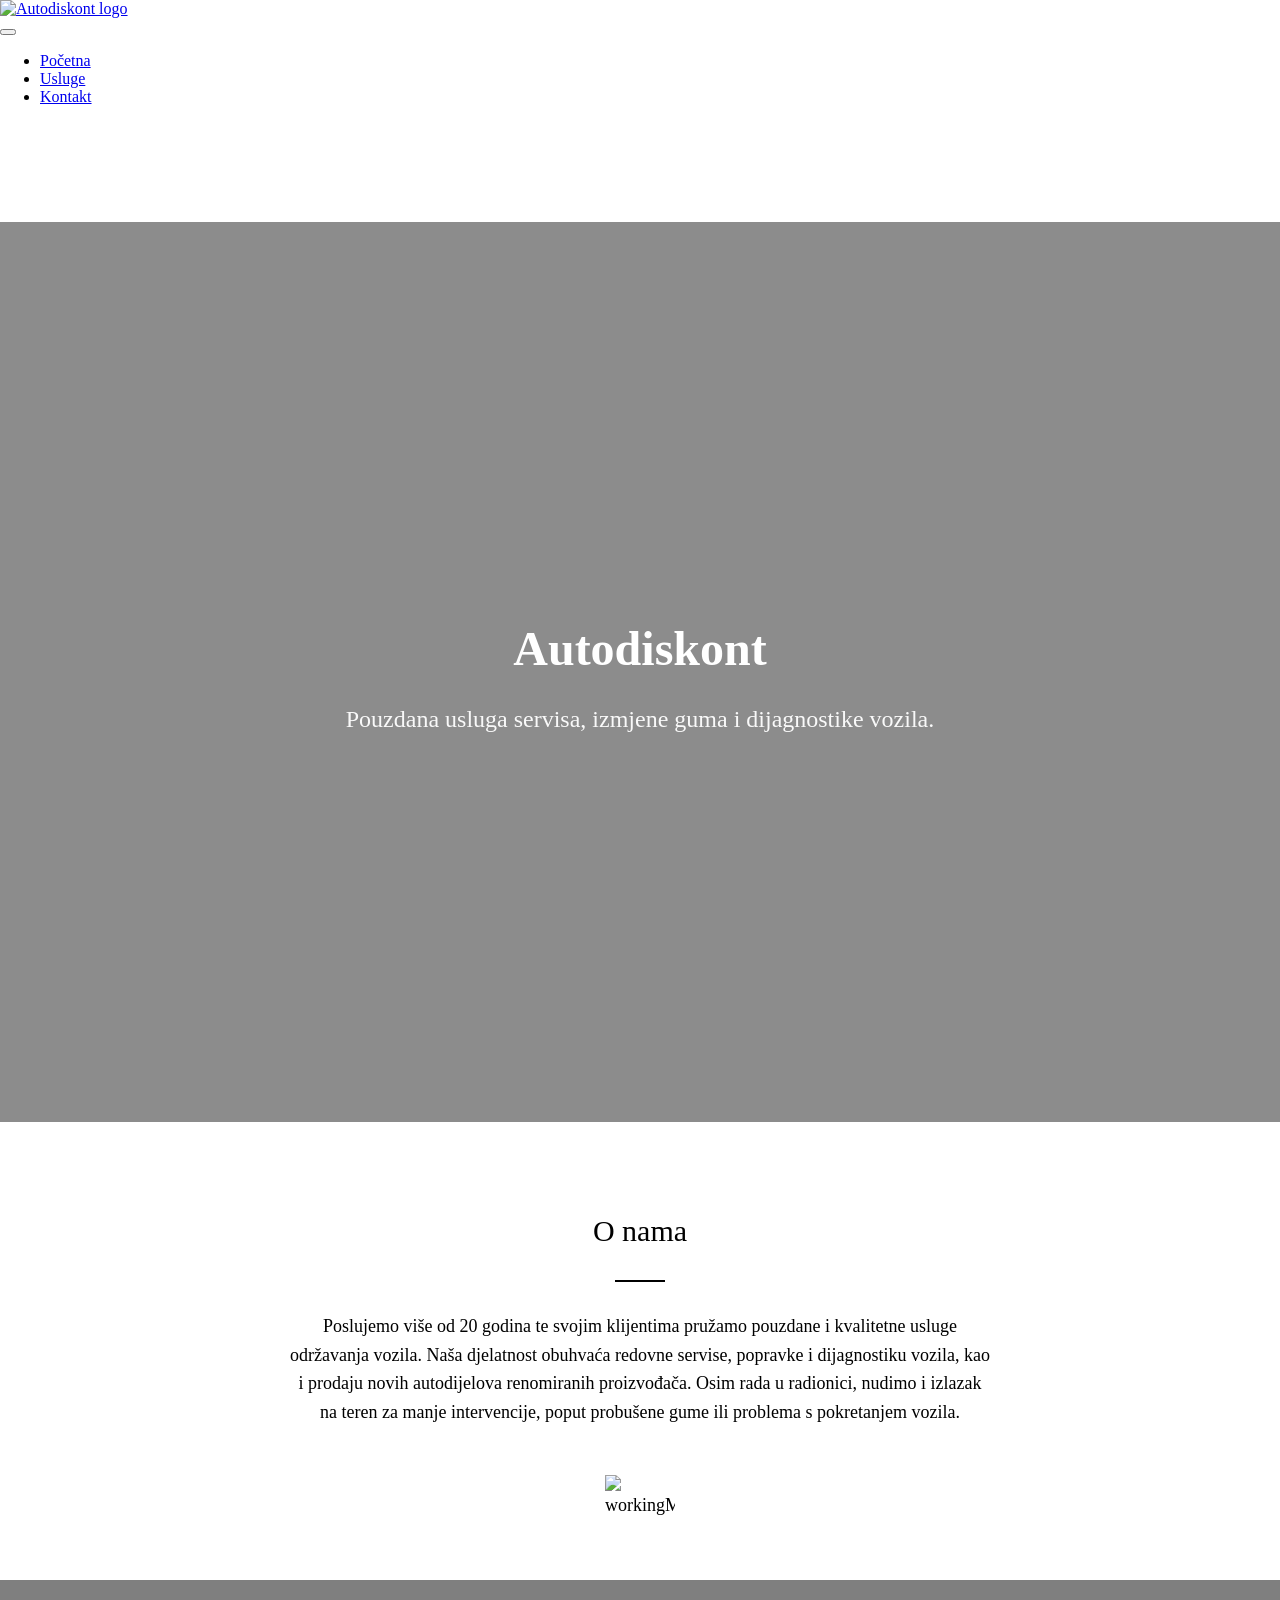
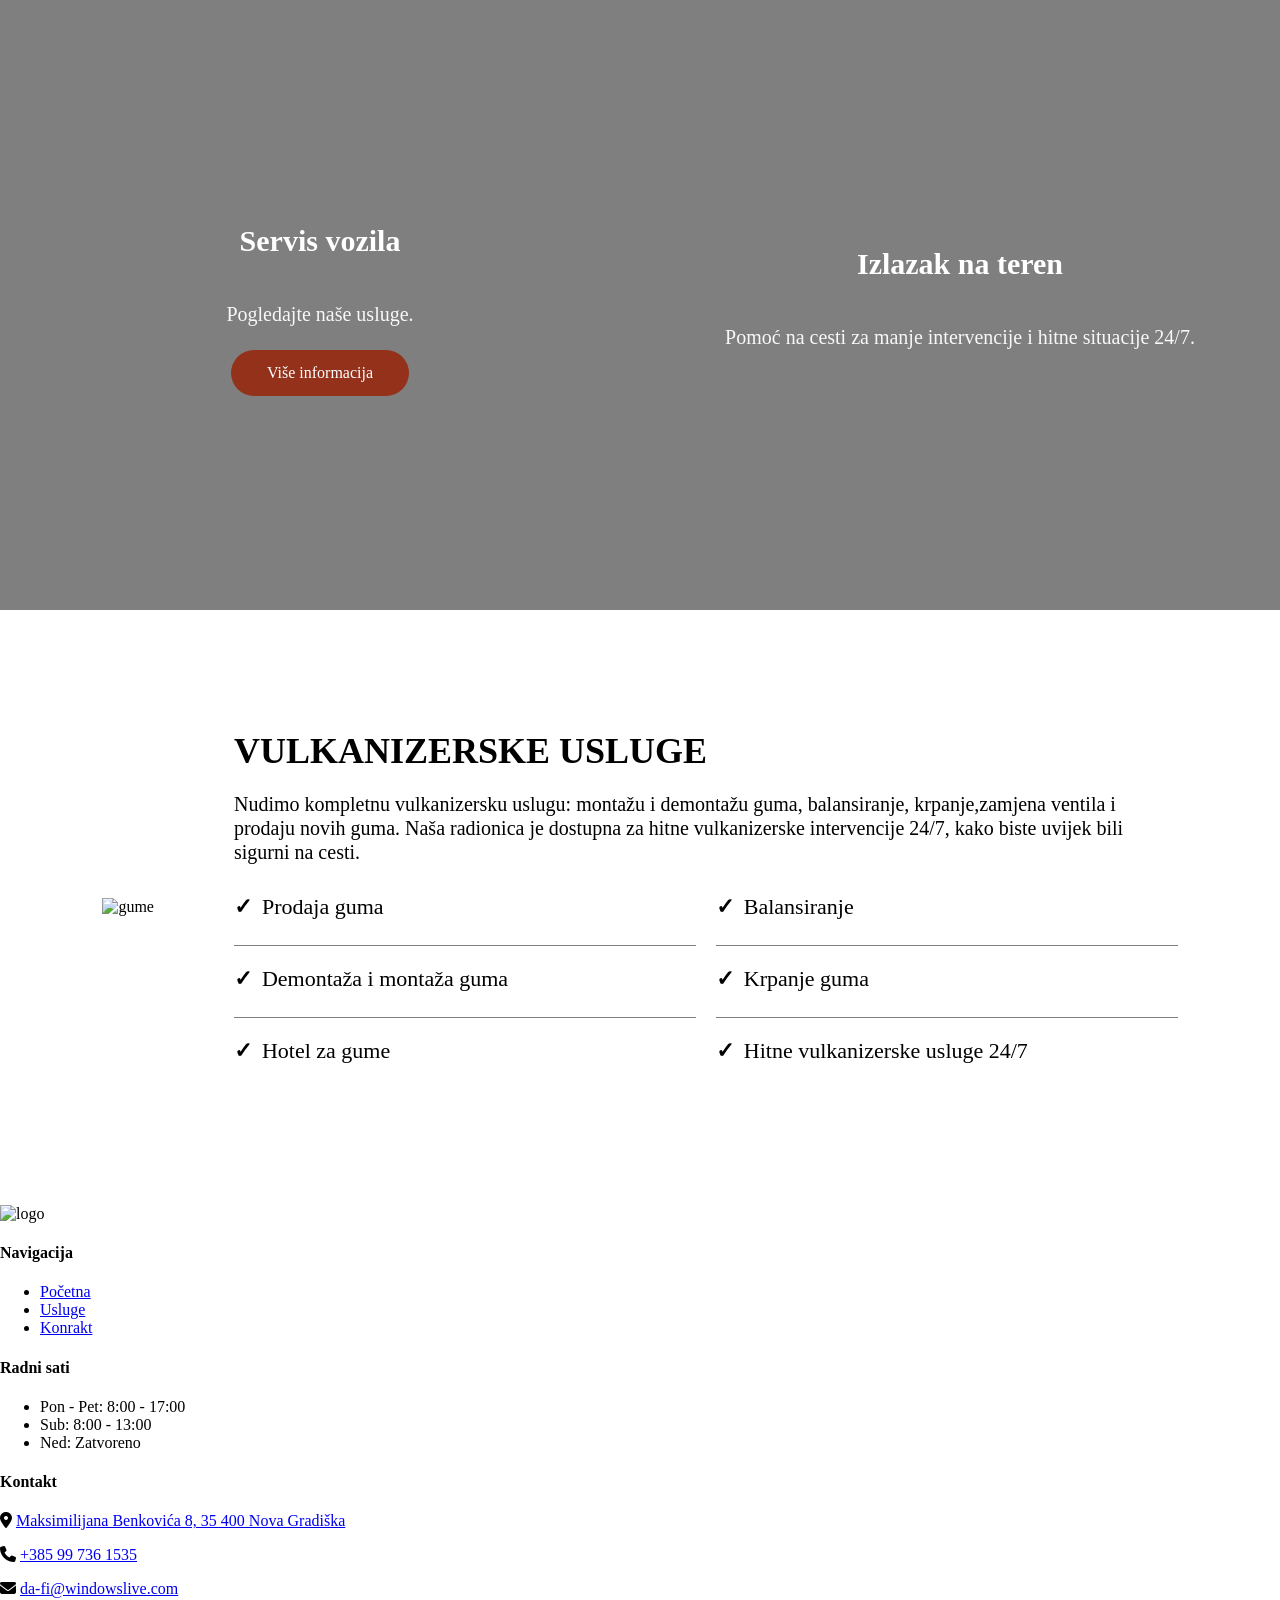
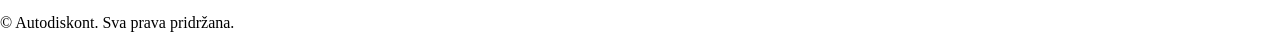
==== index.html @ 0fab2de5 "fixed workshop google map adress link" ====
<!DOCTYPE html>

<html>
    <head>
        <title>Autodiskont</title>



        <meta charset="utf-8">
        <meta name="viewport" content="width=device-width, initial-scale=1.0"> 
        
        <link rel="preconnect" href="https://fonts.googleapis.com">
        <link rel="preconnect" href="https://fonts.gstatic.com" crossorigin>
        <link href="https://fonts.googleapis.com/css2?family=Inter:wght@300;400;500;600&display=swap" rel="stylesheet">

        <link rel="stylesheet" href="https://cdnjs.cloudflare.com/ajax/libs/font-awesome/6.5.1/css/all.min.css">

        <link rel="stylesheet"  href="css/header.css">
        <link rel="stylesheet"  href="css/footer.css">
        <link rel="stylesheet"  href="css/index.css">

    </head>
    <body>

        <header>

            <nav class="nav">
                <div class="logo">
                    <a href="index.html"><img src="img/logo2.png" alt="Autodiskont logo"></a>
                </div>

                <button class="hamburger" aria-label="Toggle menu">
                    <span></span>
                    <span></span>
                    <span></span>
                </button>

                <ul class="nav-links">
                    <li><a href="index.html" class="active-link scroll-top">Početna</a></li>
                    <li><a href="pages/services.html">Usluge</a></li>
                    <li><a href="pages/contact-info.html">Kontakt</a></li>
                </ul>
            </nav>

        </header>

        <div class="nav-spacer"></div>

        <section class="hero">

            <div class="hero-overlay"></div>

            <div class="hero-content">
                <h1>Autodiskont</h1>
                <p>
                    Pouzdana usluga servisa, izmjene guma i dijagnostike vozila.
                </p>
            </div>

        </section>

        <section class="about">

            <div class="about-content">
                    <h2>O nama</h2>

                    <div class="about-line"></div>

                    <p>
                        Poslujemo više od 20 godina te svojim klijentima 
                        pružamo pouzdane i kvalitetne usluge održavanja vozila. 
                        Naša djelatnost obuhvaća redovne servise, popravke i 
                        dijagnostiku vozila, kao i prodaju novih autodijelova renomiranih proizvođača.
                        Osim rada u radionici, nudimo i izlazak na teren za manje intervencije, 
                        poput probušene gume ili problema s pokretanjem vozila.
                    </p>

                    <img src="img/wrench.png" alt="workingMan">

            </div>

        </section>

        <section class="highlights">
            <div class="highlight-card service">
                <div class="highlight-content">
                    <h3>Servis vozila</h3>
                    <p>Pogledajte naše usluge.</p>

                    <div class="feature-box">
                        <a href="pages/services.html" class="feature-btn">Više informacija</a>
                    </div>
                </div>
            </div>

            <div class="highlight-card roadside">
                <div class="highlight-content">
                    <h3>Izlazak na teren</h3>
                    <p>Pomoć na cesti za manje intervencije i hitne situacije 24/7.</p>
                </div>
            </div>
        </section>

        <section class="tires">

            <div    class="tires-image">
                <img src="img/tires.png" alt="gume">
            </div>

            <div class="tires-content">
                <h2>VULKANIZERSKE USLUGE</h2>

                <p> 
                    Nudimo kompletnu vulkanizersku uslugu: montažu i demontažu guma, balansiranje, 
                    krpanje,zamjena ventila i prodaju novih guma. Naša radionica je dostupna za hitne vulkanizerske 
                    intervencije 24/7, kako biste uvijek bili sigurni na cesti.
                </p>

                <ul class="tires-list">
                    <li>Prodaja guma</li>
                    <li>Balansiranje</li>
                    <li>Demontaža i montaža guma</li>
                    <li>Krpanje guma</li>
                    <li>Hotel za gume</li>
                    <li>Hitne vulkanizerske usluge 24/7</li>
                </ul>
            </div>


        </section>

        <section class="footer">

            <div class="footer-inner">

                <div class="footer-brand">
                    <img src="img/logo2.png" alt="logo">
                </div>
                

                <div class="footer-links">
                    <h4>Navigacija</h4>
                    <ul>
                        <li><a href="index.html" class="active-link scroll-top">Početna</a></li>
                        <li><a href="pages/services.html">Usluge</a></li>
                        <li><a href="pages/contact-info.html">Konrakt</a></li>
                    </ul>
                </div>

                <div class="footer-workingHours">
                    <h4>Radni sati</h4>
                    <ul>
                        <li>Pon - Pet: 8:00 - 17:00</li>
                        <li>Sub:       8:00 - 13:00</li>
                        <li>Ned:       Zatvoreno</li>
                    </ul>
                </div>

                <div class="footer-contact">
                    <h4>Kontakt</h4>
                    <p>
                        <i class="fa-solid fa-location-dot"></i>
                        <a href="https://www.google.com/maps/search/?api=1&query=Maksimilijana+Benkovića+8+35400+Nova+Gradiška" 
                            target="_blank" rel="noopener">
                             Maksimilijana Benkovića 8, 35 400 Nova Gradiška
                        </a>
                    </p>
                    <p>
                        <i class="fa-solid fa-phone"></i>
                        <a href="tel:+385997361535">
                             +385 99 736 1535
                        </a>
                    </p>
                    <p>
                        <i class="fa-solid fa-envelope"></i>
                        <a href="mailto:da-fi@windowslive.com">
                             da-fi@windowslive.com
                        </a>
                    </p>
                </div>
            </div>
            
             <div class="footer-bottom">
                <p>© <span id="year"></span> Autodiskont. Sva prava pridržana.</p>
            </div>

        </section>

        <script src="js/script.js"></script>
    </body>
</html>
---- css/index.css ----
body {
    margin: 0;
    padding: 0;
}

.nav-spacer {
    height: 100px;
}

/*======================================
            HERO SECTION
========================================*/

.hero   {
    position: relative;
    min-height: 100vh;
    background-image: url(../img/car.jpg);
    background-size: cover;
    background-position: center;
    background-repeat: no-repeat;

    display: flex;
    align-items: center;
    justify-content: center;
    text-align: center;
}

.hero-overlay   {
    position: absolute;
    inset: 0;
    background-color: rgba(0, 0, 0, 0.45);
}

.hero-content   {
    position: relative;
    max-width: 800px;
    padding: 0 30px;
    color: #fff;
}

.hero-content h1    {
    font-size: 48px;
    font-weight: bold;
    margin-bottom: 20px;;

}

.hero-content p {
    font-size: 24px;
    line-height: 1.6;
    opacity: 0.95;
    font-weight: 300;
}

/*======================================
            ABOUT SECTION
========================================*/

.about  {
    padding: 60px 20px;
    display: flex;
    justify-content: center;
}

.about-content h2   {
    font-weight: 300;
    font-size: 30px;
}

.about-line {
    width: 50px;
    height: 2px;
    background-color: #000;
    margin: 20px auto 30px;
}

.about-content  {
    max-width: 700px;
    text-align: center;
    font-size: 18px;
    line-height: 1.6;
}

.about-content img  {
    max-width: 70px;
    height: auto;
    margin-top: 30px;
}

/*======================================
            SLIDES SECTION
========================================*/

.highlights {
    display: flex;
    width: 100%;
    height: 70vh;
}


.highlight-card {
    flex: 1;
    background-size: cover;
    background-position: center;
    position: relative;

}

.highlight-card.service {
    background-image: url(../img/veliki-servis.jpeg);
}

.highlight-card.roadside    {
    background-image: url(../img/jump-start.jpg);
}

.highlight-content {
    position: absolute;
    inset: 0; 

    color: #fff;
    text-align: center;
    padding: 0 20px;

    display: flex;
    flex-direction: column;
    justify-content: center;
    align-items: center;

    background: rgba(0, 0, 0, 0.5);

}

.highlight-content h3   {
    font-size: 30px;
    font-weight: bold;
    margin-bottom: 20px;
}

.highlight-content p    {
    font-size: 20px;
    line-height: 1.6;
    opacity: 0.95;
    font-weight: 300;
}

.feature-box    {
    background-color:transparent;
}

.feature-btn   {
    display: inline-block;

    padding: 14px 36px;
    border-radius: 999px;

    background-color: #94311B;
    color: #fff;

    font-size: 16px;
    font-weight: 500;
    text-decoration: none;
    transition: transform 0.3s ease, box-shadow 0.3s ease;
}

.feature-btn:hover   {
    transform: translateY(-3px);
    box-shadow: 0 5px 20px rgba(0, 0, 0, 0.2);
}

@media (max-width: 600px) {
    .highlights {
        flex-direction: column;
        height: auto;
    }
    .highlight-card {
        min-height: 220px; 
    }
}



/*======================================
            TIRE SECTION
========================================*/

.tires  {
    display: flex;
    align-items: center;
    gap: 80px;
    padding: 100px 8%;
    background: #fff;
   
    background-image: 
        linear-gradient(rgba(255,255,255,0.55), rgba(255,255,255,0.9)),
        url('../img/tire-background.jpg');
    background-size: cover;
    background-position: center;
    background-repeat: no-repeat;
}



.tires-image img{
    max-width: 400px;
    height: auto;
    display: block;
}

.tires-content  {
    flex: 1;
}

.tires-content h2   {
    margin: 20px 0;
    font-size: 36px;
    font-weight: 600;
}

.tires-content p{
    line-height: 1.2;
    font-size: 20px;
    font-weight: 400;
}

.tires-list {
    list-style: none;
    padding: 0;
    margin-top: 30px;

    display: grid;
    grid-template-columns: 1fr 1fr;
    row-gap: 20px;
    column-gap: 20px;

    position: relative;
}


.tires-list li  {
    position: relative;
    padding-left: 40px;
    font-weight: 500;
    font-size: 22px;
    padding-bottom: 25px;
    border-bottom: 1px solid gray;
}

.tires-list li:nth-last-child(-n+2) {
    border-bottom: none;
}

.tires-list li::before  {
    content: "✓";
    position: absolute;
    left: 0;
    font-weight: bold;
} 
@media (max-width: 600px) {
    .tires {
        flex-direction: column;
        gap: 30px;         
        padding: 60px 20px;  
    }

    .nav-spacer{
        height: 0;
    }

    .hero-content h1 {
        font-size: 32px;  
    }

    .hero-content p {
        font-size: 18px;  
    }


    .about-content h2 {
        font-size: 24px; 
    }

    .about-content {
        font-size: 16px;  
    }

    .highlight-content h3 {
        font-size: 24px;
    }

    .highlight-content p {
        font-size: 16px;
        font-weight: 400;
    }

    .feature-btn {
        padding: 10px 28px;  
        font-size: 14px;
    }


    .tires-content h2 {
        font-size: 28px;  
    }

    .tires-content p {
        font-size: 16px;  
        line-height: 1.4;
        font-weight: 500;
    }

    .tires-list li {
        font-size: 18px;  /* scale down list items */
        padding-left: 28px;
        padding-bottom: 15px;
        }
        .tires-list {
        grid-template-columns: 1fr;
    }

    .tires-list li {
        padding-left: 28px;
    }

    .tires-list li:last-child {
        border-bottom: none;
    }

    .tires-image img {
        display: none;
    }
}

@media (max-width: 1024px) {
    .tires {
        gap: 30px;         
        padding: 60px 20px;  
    }

    .nav-spacer{
        height: 0;
    }

    .hero-content h1 {
        font-size: 32px;  
    }

    .hero-content p {
        font-size: 18px;  
    }


    .about-content h2 {
        font-size: 24px; 
    }

    .about-content {
        font-size: 16px;  
    }

    .highlight-content h3 {
        font-size: 24px;
    }

    .highlight-content p {
        font-size: 16px;
        font-weight: 400;
    }

    .feature-btn {
        padding: 10px 28px;  
        font-size: 14px;
    }


    .tires-content h2 {
        font-size: 28px;  
    }

    .tires-content p {
        font-size: 16px;  
        line-height: 1.4;
        font-weight: 500;
    }

    .tires-list li {
        font-size: 18px;  
        padding-left: 28px;
        padding-bottom: 15px;
    }

    }

    .tires-list li {
        padding-left: 28px;
    }

    .tires-list li:last-child {
        border-bottom: none;
    }
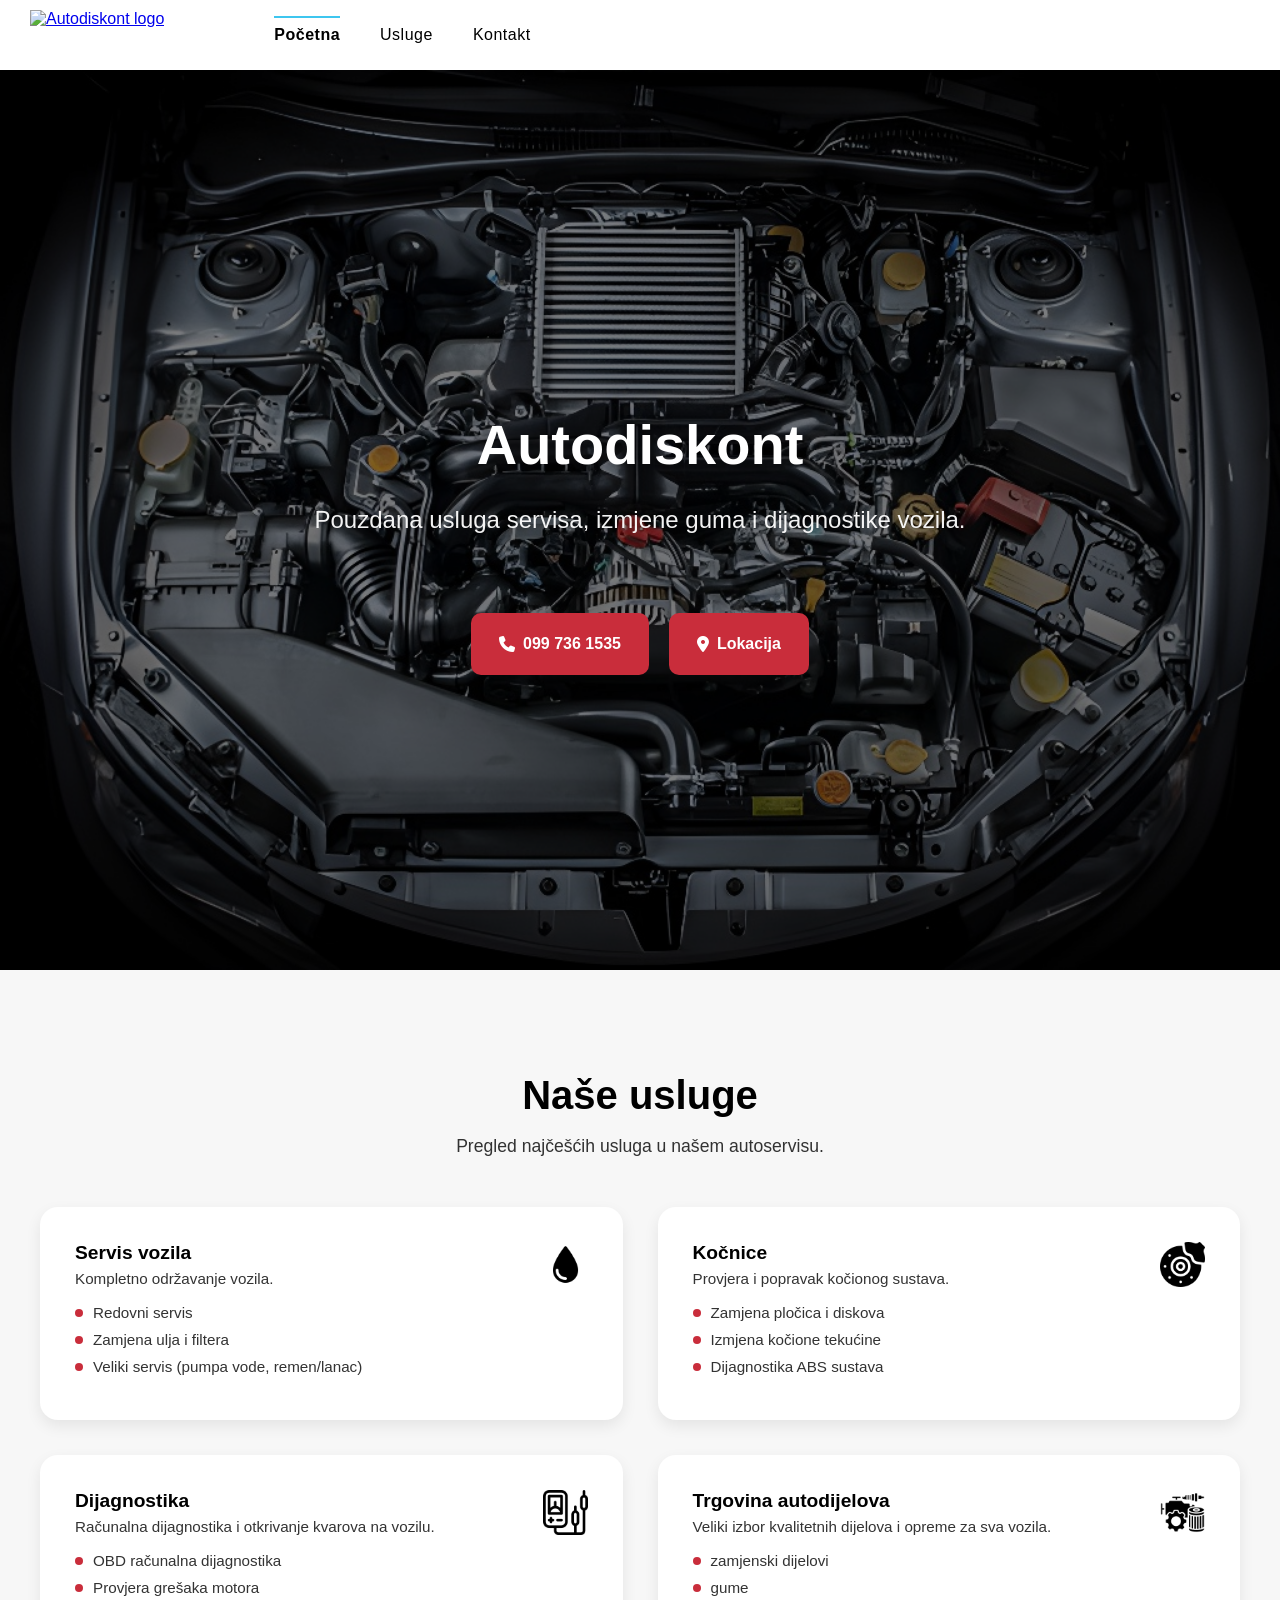
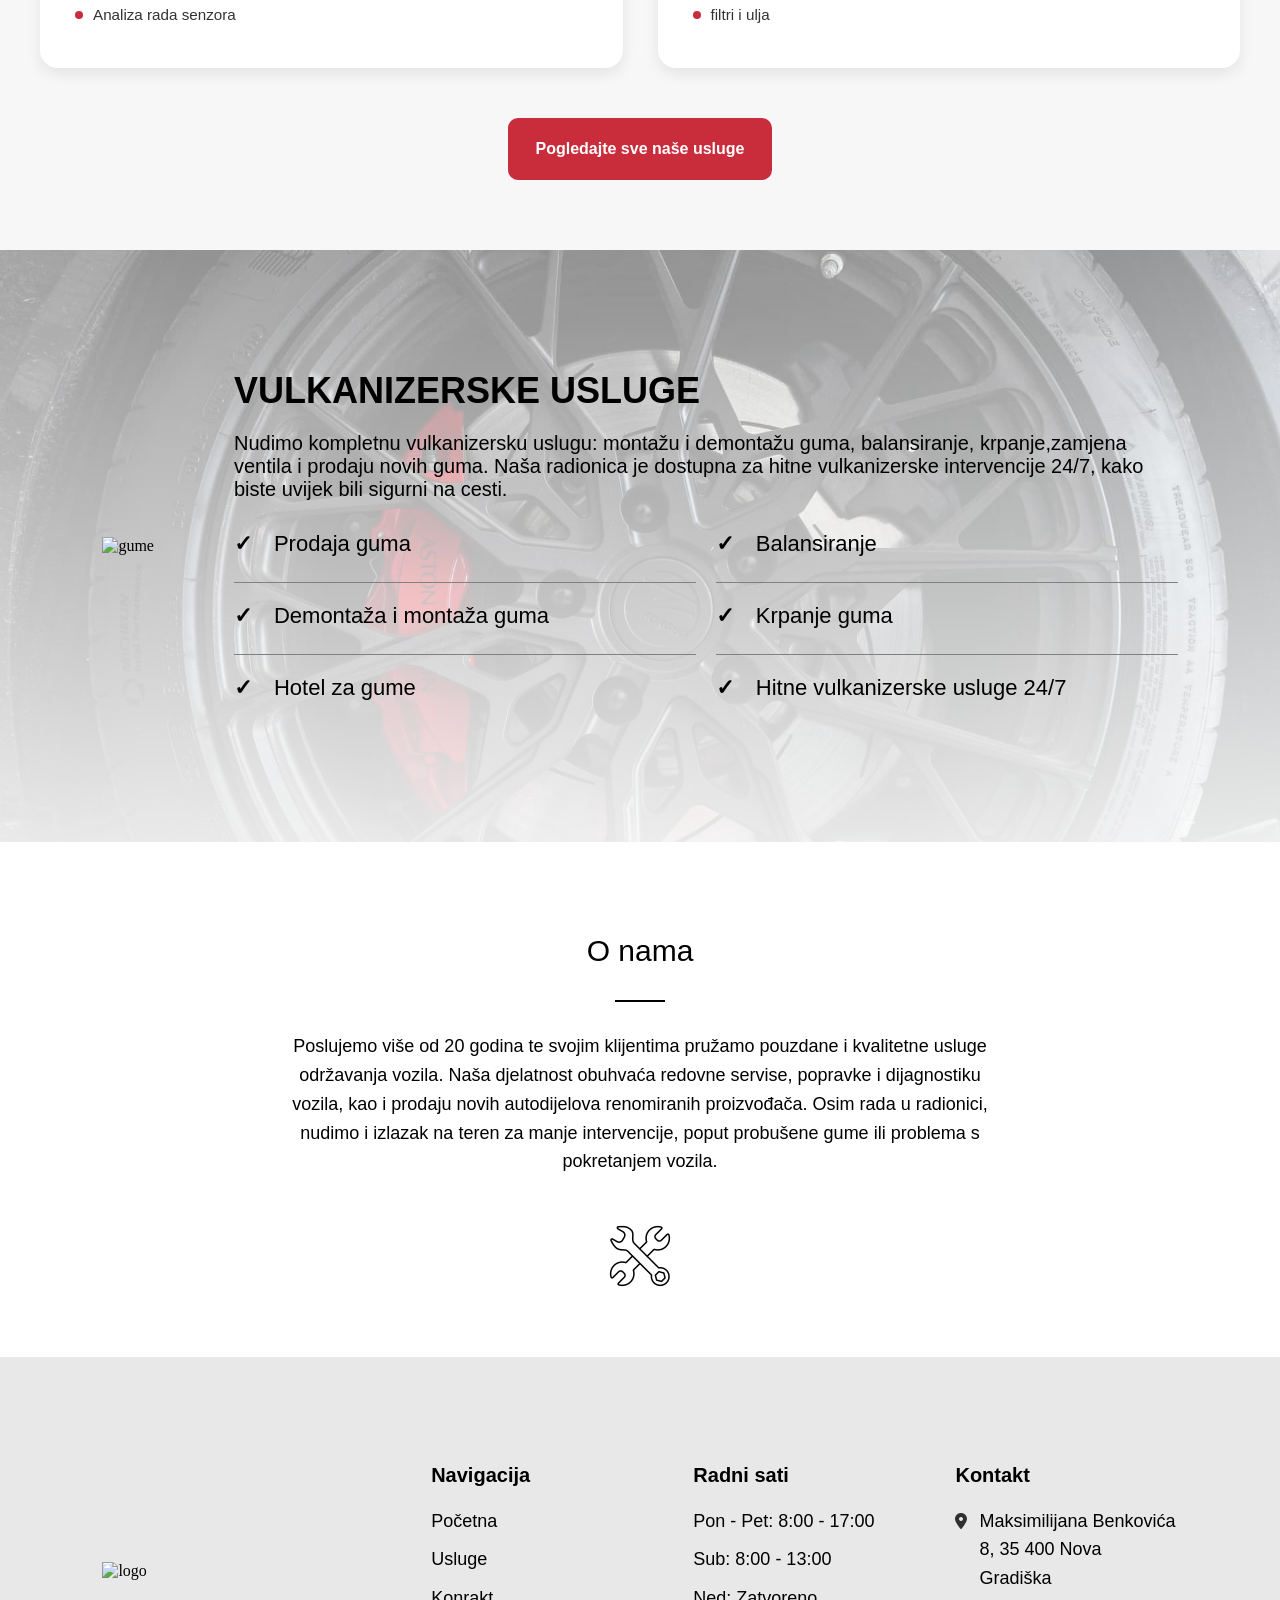
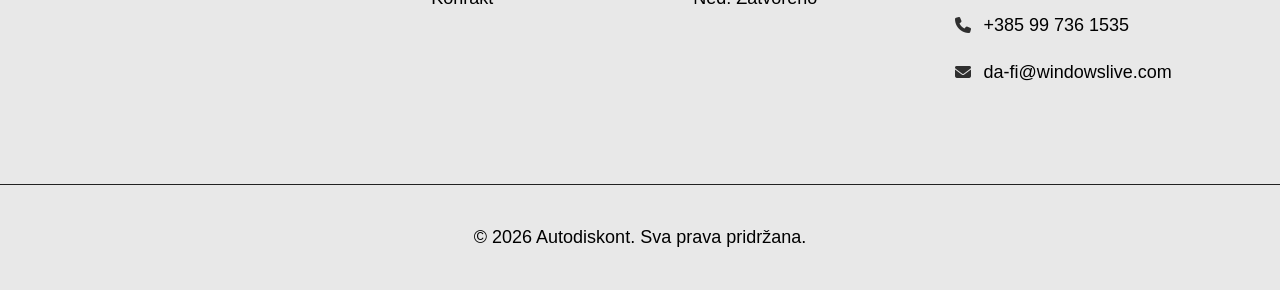
==== commit 47d6e5af: "1st launch site" ====
--- a/index.html
+++ b/index.html
@@ -2,13 +2,25 @@
 
 <html>
     <head>
-        <title>Autodiskont</title>
+        <title>Autodiskont Nova Gradiška | Autoservis i Autodijelovi</title>
 
 
 
         <meta charset="utf-8">
         <meta name="viewport" content="width=device-width, initial-scale=1.0"> 
         
+       <meta name="description" content="Auto Diskont - autoservis u Novoj Gradiški. Servis vozila, automehaničar, dijagnostika, vulkanizer i zamjena auto dijelova. Nazovite nas danas.">
+        <meta name="keywords" content="autoservis Nova Gradiška, auto dijelovi, mehaničar, servis automobila, Auto Diskont">
+
+        <meta name="author" content="Autodiskont">
+        <meta property="og:title" content="Auto Diskont Nova Gradiška">
+        <meta property="og:description" content="Profesionalni autoservis i autodijelovi u Novoj Gradiški.">
+        <meta property="og:type" content="website">
+        <meta property="og:url" content="https://your-site.netlify.app">
+        <meta property="og:image" content="https://your-site.netlify.app/img/car1.png">
+
+        <link rel="icon" type="image/png" href="img/favicon.png">
+
         <link rel="preconnect" href="https://fonts.googleapis.com">
         <link rel="preconnect" href="https://fonts.gstatic.com" crossorigin>
         <link href="https://fonts.googleapis.com/css2?family=Inter:wght@300;400;500;600&display=swap" rel="stylesheet">
@@ -22,29 +34,30 @@
     </head>
     <body>
 
-        <header>
-
-            <nav class="nav">
-                <div class="logo">
-                    <a href="index.html"><img src="img/logo2.png" alt="Autodiskont logo"></a>
-                </div>
-
-                <button class="hamburger" aria-label="Toggle menu">
-                    <span></span>
-                    <span></span>
-                    <span></span>
-                </button>
-
-                <ul class="nav-links">
-                    <li><a href="index.html" class="active-link scroll-top">Početna</a></li>
-                    <li><a href="pages/services.html">Usluge</a></li>
-                    <li><a href="pages/contact-info.html">Kontakt</a></li>
-                </ul>
-            </nav>
-
-        </header>
-
-        <div class="nav-spacer"></div>
+<header class="header">
+    <nav class="nav">
+
+        <a href="index.html" class="logo">
+            <img src="img/logo2.png" alt="Autodiskont logo">
+        </a>
+
+        <button class="hamburger" 
+                aria-label="Toggle navigation"
+                aria-expanded="false"
+                aria-controls="nav-menu">
+            <span></span>
+            <span></span>
+            <span></span>
+        </button>
+
+        <ul class="nav-links" id="nav-menu">
+            <li><a href="index.html" class="active-link">Početna</a></li>
+            <li><a href="pages/services.html">Usluge</a></li>
+            <li><a href="pages/contact-info.html">Kontakt</a></li>
+        </ul>
+
+    </nav>
+</header>
 
         <section class="hero">
 
@@ -55,56 +68,96 @@
                 <p>
                     Pouzdana usluga servisa, izmjene guma i dijagnostike vozila.
                 </p>
-            </div>
-
-        </section>
-
-        <section class="about">
-
-            <div class="about-content">
-                    <h2>O nama</h2>
-
-                    <div class="about-line"></div>
-
-                    <p>
-                        Poslujemo više od 20 godina te svojim klijentima 
-                        pružamo pouzdane i kvalitetne usluge održavanja vozila. 
-                        Naša djelatnost obuhvaća redovne servise, popravke i 
-                        dijagnostiku vozila, kao i prodaju novih autodijelova renomiranih proizvođača.
-                        Osim rada u radionici, nudimo i izlazak na teren za manje intervencije, 
-                        poput probušene gume ili problema s pokretanjem vozila.
-                    </p>
-
-                    <img src="img/wrench.png" alt="workingMan">
-
-            </div>
-
-        </section>
-
-        <section class="highlights">
-            <div class="highlight-card service">
-                <div class="highlight-content">
-                    <h3>Servis vozila</h3>
-                    <p>Pogledajte naše usluge.</p>
-
-                    <div class="feature-box">
-                        <a href="pages/services.html" class="feature-btn">Više informacija</a>
-                    </div>
-                </div>
-            </div>
-
-            <div class="highlight-card roadside">
-                <div class="highlight-content">
-                    <h3>Izlazak na teren</h3>
-                    <p>Pomoć na cesti za manje intervencije i hitne situacije 24/7.</p>
-                </div>
-            </div>
+                <div class="hero-buttons">
+                    <a href="tel:+385997361535" class="btn">
+                       <i class="fa-solid fa-phone"></i>099 736 1535
+                    </a>
+
+                    <a href="https://www.google.com/maps/search/?api=1&query=Maksimilijana+Benkovića+8+35400+Nova+Gradiška" target="_blank" class="btn">
+                        <i class="fa-solid fa-location-dot"></i>Lokacija
+                    </a>
+                </div>
+            </div>
+
+
+        </section>
+
+        <section class="services-preview">
+
+            <h2>Naše usluge</h2>
+            <p>Pregled najčešćih usluga u našem autoservisu.</p>
+
+            <div class="services-grid">
+
+                <div class="cards">
+                   <div class="cards-header">
+                       <div class="text">
+                           <h3>Servis vozila</h3>
+                           <p>Kompletno održavanje vozila.</p>
+                       </div>
+                       <img src="img/oil-drop.png" loading="lazy" alt="Zamjena ulja">
+                   </div>
+                   <ul>
+                       <li>Redovni servis</li>
+                       <li>Zamjena ulja i filtera</li>
+                       <li>Veliki servis (pumpa vode, remen/lanac)</li>
+                   </ul>
+               </div>
+
+               <div class="cards">
+                   <div class="cards-header">
+                       <div class="text">
+                           <h3>Kočnice</h3>
+                           <p>Provjera i popravak kočionog sustava.</p>
+                       </div>
+                       <img src="img/brakes.png" loading="lazy" alt="Servis kočnica">
+                   </div>
+                   <ul>
+                       <li>Zamjena pločica i diskova</li>
+                       <li>Izmjena kočione tekućine</li>
+                       <li>Dijagnostika ABS sustava</li>
+                   </ul>
+               </div>
+
+               <div class="cards">
+                   <div class="cards-header">
+                       <div class="text">
+                           <h3>Dijagnostika</h3>
+                           <p>Računalna dijagnostika i otkrivanje kvarova na vozilu.</p>
+                       </div>
+                       <img src="img/multimeter.png" loading="lazy" alt="Dijagnostika">
+                   </div>
+                   <ul>
+                       <li>OBD računalna dijagnostika</li>
+                       <li>Provjera grešaka motora</li>
+                       <li>Analiza rada senzora</li>
+                   </ul>
+               </div>
+
+               <div class="cards">
+                   <div class="cards-header">
+                       <div class="text">
+                           <h3>Trgovina autodijelova</h3>
+                           <p>Veliki izbor kvalitetnih dijelova i opreme za sva vozila.</p>
+                       </div>
+                       <img src="img/car-parts.png" loading="lazy" alt="Pomoć na cesti">
+                   </div>
+                       <ul>
+                           <li>zamjenski dijelovi</li>
+                           <li>gume</li>
+                           <li>filtri i ulja</li>
+                       </ul>
+                   </div>
+               </div>
+               
+               <a href="pages/services.html" class="btn">Pogledajte sve naše usluge</a>
+
         </section>
 
         <section class="tires">
 
-            <div    class="tires-image">
-                <img src="img/tires.png" alt="gume">
+            <div class="tires-image">
+                <img src="img/tires.png" loading="lazy" alt="gume">
             </div>
 
             <div class="tires-content">
@@ -128,13 +181,34 @@
 
 
         </section>
+        <section class="about">
+
+            <div class="about-content">
+                    <h2>O nama</h2>
+
+                    <div class="about-line"></div>
+
+                    <p>
+                        Poslujemo više od 20 godina te svojim klijentima 
+                        pružamo pouzdane i kvalitetne usluge održavanja vozila. 
+                        Naša djelatnost obuhvaća redovne servise, popravke i 
+                        dijagnostiku vozila, kao i prodaju novih autodijelova renomiranih proizvođača.
+                        Osim rada u radionici, nudimo i izlazak na teren za manje intervencije, 
+                        poput probušene gume ili problema s pokretanjem vozila.
+                    </p>
+
+                    <img src="img/wrench.png" loading="lazy" alt="workingMan">
+
+            </div>
+
+        </section>
 
         <section class="footer">
 
             <div class="footer-inner">
 
                 <div class="footer-brand">
-                    <img src="img/logo2.png" alt="logo">
+                    <img src="img/logo2.png" loading="lazy" alt="logo">
                 </div>
                 
 
@@ -180,12 +254,31 @@
                 </div>
             </div>
             
-             <div class="footer-bottom">
+            <div class="footer-bottom">
                 <p>© <span id="year"></span> Autodiskont. Sva prava pridržana.</p>
             </div>
 
         </section>
 
-        <script src="js/script.js"></script>
+            <script src="js/script.js"></script>
+
+            <script type="application/ld+json">
+            {
+                "@context": "https://schema.org",
+                "@type": "AutoRepair",
+                "name": "Auto Diskont",
+                "image": "https://your-site.netlify.app/img/car1.png",
+                "address": {
+                    "@type": "PostalAddress",
+                    "streetAddress": "Maksimilijana Benkovića 8",
+                    "addressLocality": "Nova Gradiška",
+                    "postalCode": "35400",
+                    "addressCountry": "HR"
+                },
+                "telephone": "+385997361535",
+                "openingHours": "Mo-Fr 08:00-17:00, Sa 08:00-13:00",
+                "url": "https://your-site.netlify.app"
+            }
+            </script>
     </body>
 </html>
--- a/css/header.css
+++ b/css/header.css
@@ -0,0 +1,170 @@
+
+h1, h2, h3, h4, h5, h6 {
+  font-family: "Saira", sans-serif;
+}
+
+a, p, li {
+  font-family: "Poppins", sans-serif;
+}
+
+html, body {
+  max-width: 100%;
+  overflow-x: hidden;
+}
+
+.header {
+  position: sticky;
+  top: 0;
+  z-index: 1000;
+  background: white;
+}
+
+.nav {
+  position: fixed;
+  top: 0;
+  left: 0;
+  width: 100%;
+  height: 70px;
+
+  display: flex;
+  align-items: center;
+
+  padding: 0 30px;
+  background: #fff;
+  z-index: 1000;
+}
+
+.logo {
+  display: flex;
+  align-items: center;
+  margin-right: 30px;
+}
+
+.logo img {
+  height: 50px;
+  width: auto;
+  display: block;
+}
+
+.nav-links {
+  list-style: none;
+  display: flex;
+  gap: 40px;
+  margin-left: 40px;
+}
+
+.nav-links a {
+  position: relative;
+  color: black;
+  text-decoration: none;
+  font-size: 16px;
+  padding-top: 10px;
+  font-weight: 200;
+  letter-spacing: 0.5px;
+}
+
+.nav-links a.active-link {
+  font-weight: 600;
+}
+
+.nav-links a.active-link::after {
+  width: 100%;
+  background-color: #3EC6EF;
+}
+
+.nav-links a::after {
+  content: "";
+  position: absolute;
+  left: 0;
+  top: 0;
+  width: 0;
+  height: 2px;
+  background-color: black;
+  transition: width 0.3s ease;
+}
+
+.nav-links a:hover::after {
+  width: 100%;
+}
+
+.hamburger {
+  display: none;
+  background: none;
+  border: none;
+  cursor: pointer;
+}
+
+.hamburger span {
+  display: block;
+  width: 24px;
+  height: 2px;
+  background: black;
+  margin: 5px 0;
+}
+@media (max-width: 1024px) {
+
+  .nav {
+    padding: 0 20px; /* small padding on sides */
+    justify-content: flex-start; /* keep logo + links aligned left */
+    gap: 20px;
+  }
+
+  .nav-links {
+    gap: 25px;
+    margin-left: 20px;
+  }
+  .nav-links a.active-link::after {
+    width: 0%;
+  }
+}
+@media (max-width: 768px) {
+
+  .nav {
+    justify-content: flex-start; /* logo left, hamburger right */
+    padding: 0 15px;             /* small padding on edges */
+    gap: 15px;
+    box-sizing: border-box;      /* ensures padding doesn't overflow */
+  }
+
+  .logo img {
+    max-width: 120px; /* adjust logo so hamburger fits */
+    height: auto;
+  }
+
+  .hamburger {
+    display: block;
+    margin-left: auto; /* push hamburger to right edge */
+    background: none;
+    border: none;
+    cursor: pointer;
+    z-index: 1100; /* above nav-links */
+  }
+
+  .hamburger span {
+    display: block;
+    width: 24px;
+    height: 2px;
+    background: black;
+    margin: 5px 0;
+  }
+
+  /* Mobile nav menu */
+  .nav-links {
+    position: absolute;
+    top: 50px; /* same as navbar height */
+    left: 0;
+    width: 100%;
+    display: none;
+    flex-direction: column;
+    gap: 20px;
+    padding: 25px 15px;
+    background: #f5f5f5;
+    box-sizing: border-box; /* important */
+    margin-left: 0;
+    z-index: 1050; 
+  }
+
+  .nav-links.active {
+    display: flex;
+  }
+}
--- a/css/footer.css
+++ b/css/footer.css
@@ -0,0 +1,120 @@
+
+.footer {
+    background: #E8E8E8;
+    color: #000;
+}
+
+.footer-inner   {
+    display: grid;
+    grid-template-columns: 1.3fr 1fr 1fr 1fr;
+    gap: 40px;
+    padding: 80px 8%;
+}
+
+
+
+.footer-brand   {
+    display: flex;
+    align-items: center;
+}
+.footer-brand   img{
+    max-width: 300px;
+    height: auto;
+}
+
+.footer h3, 
+.footer h4{
+    font-size: 20px;
+    color: #000;
+    margin-bottom: 20px;
+}
+
+.footer p,
+.footer a,   
+.footer li{
+    font-size: 18px;
+    color: #000;
+    line-height: 1.6;
+}
+
+.footer a{
+    text-decoration: none;
+}
+
+.footer a:hover {
+    color: #94311B;
+}
+
+.footer-links ul {
+    list-style: none;
+    padding: 0;
+}
+
+.footer-links li {
+    margin-bottom: 10px;
+}
+
+
+.footer-workingHours ul {
+    list-style: none;
+    padding: 0;
+}
+
+.footer-workingHours li {
+    margin-bottom: 10px;
+}
+
+.footer-contact p {
+    display: flex;
+    align-items: flex-start;
+    gap: 12px;
+}
+
+.footer-contact i {
+    color: rgba(0, 0, 0, 0.8);
+    font-size: 16px;
+    margin-top: 6px;
+}
+
+
+
+.footer-contact a:hover {
+    color: #94311B;
+}
+
+.footer-bottom {
+    border-top: 1px solid #222;
+    padding: 20px 8%;
+    text-align: center;
+    font-size: 13px;
+    color: #777;
+}
+
+@media (max-width: 1024px) {
+    .footer-inner {
+        grid-template-columns: repeat(2, 1fr);
+        gap: 50px;
+    }
+    .footer-contact p {
+        gap: 8px;
+    }
+}
+
+@media (max-width: 748px) {
+    .footer-inner {
+        grid-template-columns: 1fr;
+        gap: 40px;
+        text-align: center;
+    }
+
+    .footer-brand {
+        justify-content: center;
+    }
+        .footer-brand img {
+        max-width: 200px;
+    }
+
+    .footer-contact p {
+        justify-content: center;
+    }
+}
--- a/css/index.css
+++ b/css/index.css
@@ -2,11 +2,32 @@
 body {
     margin: 0;
     padding: 0;
-}
-
-.nav-spacer {
-    height: 100px;
-}
+    padding-top: 70px;
+}
+
+
+.btn {
+  display: inline-flex;
+  align-items: center;
+  justify-content: center;
+  gap: 8px;
+  margin-top: 50px;
+  padding: 22px 28px;
+  background: #c92d3b;
+  color: white;
+  text-decoration: none;
+  border-radius: 10px;
+  font-weight: bold;
+  transition: 0.3s ease; 
+
+}
+
+.btn:hover {
+  background: #94311B;
+  transform: translateY(-3px);
+  box-shadow: 0 8px 18px rgba(0, 0, 0, 0.2);
+}
+
 
 /*======================================
             HERO SECTION
@@ -15,7 +36,7 @@
 .hero   {
     position: relative;
     min-height: 100vh;
-    background-image: url(../img/car.jpg);
+    background-image: url(../img/car1.png);
     background-size: cover;
     background-position: center;
     background-repeat: no-repeat;
@@ -29,7 +50,7 @@
 .hero-overlay   {
     position: absolute;
     inset: 0;
-    background-color: rgba(0, 0, 0, 0.45);
+    background-color: rgba(0, 0, 0, 0.5);
 }
 
 .hero-content   {
@@ -40,143 +61,147 @@
 }
 
 .hero-content h1    {
-    font-size: 48px;
+    font-size: clamp(32px, 5vw, 56px);
     font-weight: bold;
     margin-bottom: 20px;;
 
 }
 
 .hero-content p {
-    font-size: 24px;
+    font-size: clamp(16px, 2vw, 24px);
     line-height: 1.6;
     opacity: 0.95;
     font-weight: 300;
 }
 
+.hero-buttons {
+  display: flex;
+  justify-content: center;
+  gap: 20px;
+  flex-wrap: wrap;
+}
+
+@media (max-width: 1024px) {
+  .hero-overlay {
+        background-color: rgba(0, 0, 0, 0.7);
+  }
+
+}
+@media (max-width: 600px) {
+  .hero-content h1 {
+    font-size: 38px;
+  }
+
+  .hero-content p {
+    font-size: 18px;
+  }
+
+  .btn {
+    padding: 16px 20px;
+    font-size: 14px;
+  }
+
+  body {
+    padding-top: 0
+  }
+
+}
+
 /*======================================
-            ABOUT SECTION
+            SERVICES-PREVIEW SECTION
 ========================================*/
-
-.about  {
-    padding: 60px 20px;
-    display: flex;
-    justify-content: center;
-}
-
-.about-content h2   {
-    font-weight: 300;
-    font-size: 30px;
-}
-
-.about-line {
-    width: 50px;
-    height: 2px;
-    background-color: #000;
-    margin: 20px auto 30px;
-}
-
-.about-content  {
-    max-width: 700px;
-    text-align: center;
-    font-size: 18px;
-    line-height: 1.6;
-}
-
-.about-content img  {
-    max-width: 70px;
-    height: auto;
-    margin-top: 30px;
-}
-
-/*======================================
-            SLIDES SECTION
-========================================*/
-
-.highlights {
-    display: flex;
-    width: 100%;
-    height: 70vh;
-}
-
-
-.highlight-card {
-    flex: 1;
-    background-size: cover;
-    background-position: center;
-    position: relative;
-
-}
-
-.highlight-card.service {
-    background-image: url(../img/veliki-servis.jpeg);
-}
-
-.highlight-card.roadside    {
-    background-image: url(../img/jump-start.jpg);
-}
-
-.highlight-content {
-    position: absolute;
-    inset: 0; 
-
-    color: #fff;
-    text-align: center;
-    padding: 0 20px;
-
-    display: flex;
-    flex-direction: column;
-    justify-content: center;
-    align-items: center;
-
-    background: rgba(0, 0, 0, 0.5);
-
-}
-
-.highlight-content h3   {
-    font-size: 30px;
-    font-weight: bold;
-    margin-bottom: 20px;
-}
-
-.highlight-content p    {
-    font-size: 20px;
-    line-height: 1.6;
-    opacity: 0.95;
-    font-weight: 300;
-}
-
-.feature-box    {
-    background-color:transparent;
-}
-
-.feature-btn   {
-    display: inline-block;
-
-    padding: 14px 36px;
-    border-radius: 999px;
-
-    background-color: #94311B;
-    color: #fff;
-
-    font-size: 16px;
-    font-weight: 500;
-    text-decoration: none;
-    transition: transform 0.3s ease, box-shadow 0.3s ease;
-}
-
-.feature-btn:hover   {
-    transform: translateY(-3px);
-    box-shadow: 0 5px 20px rgba(0, 0, 0, 0.2);
-}
-
-@media (max-width: 600px) {
-    .highlights {
-        flex-direction: column;
-        height: auto;
-    }
-    .highlight-card {
-        min-height: 220px; 
-    }
+.services-preview {
+  padding: 70px 20px;
+  background: #f7f7f7;
+  text-align: center;
+}
+
+.services-preview h2 {
+  font-size: 2.5rem;
+  margin-bottom: 10px;
+}
+
+.services-preview p {
+    color: rgba(0, 0, 0, 0.8);
+  margin-bottom: 50px;
+  font-size: 1.1rem;
+}
+
+.services-grid {
+  display: grid;
+  grid-template-columns: repeat(2, 1fr);
+  gap: 35px;
+  max-width: 1200px;
+  margin: 0 auto;
+}
+
+.cards {
+  background: white;
+  padding:35px;
+  border-radius: 18px;
+  box-shadow: 0 6px 15px rgba(0,0,0,0.08);
+  text-align: left;
+}
+
+
+.cards-header {
+  display: flex;
+  justify-content: space-between;
+  align-items: flex-start;
+  margin-bottom: 15px;
+}
+
+.cards-header h3 {
+  font-size: 1.2rem;
+  margin: 0;
+  margin-bottom: 4px;
+}
+
+.cards-header img{
+  width: 45px;
+  height: 45px;
+  object-fit: contain;
+}
+
+.cards-header p {
+  margin: 0;
+  line-height: 1.4;
+}
+
+.cards p {
+  font-size: 0.95rem;
+  margin: 0;
+}
+
+.cards ul {
+  list-style: none;
+  padding: 0;
+  margin: 0;
+}
+
+.cards ul li {
+  display: flex;
+  align-items: center; /* centers circle + text */
+  gap: 10px;
+  margin-bottom: 10px;
+  font-size: 0.95rem;
+  color: #333;
+}
+
+/* Red circle */
+.cards ul li::before {
+  content: "";
+  width: 8px;
+  height: 8px;
+  background: #c92d3b;
+  border-radius: 50%;
+  flex-shrink: 0; /* prevents squishing */
+}
+
+@media (max-width: 768px) {
+  .services-grid {
+    grid-template-columns: 1fr;
+  }
 }
 
 
@@ -219,7 +244,7 @@
 }
 
 .tires-content p{
-    line-height: 1.2;
+    line-height: 1.6x;
     font-size: 20px;
     font-weight: 400;
 }
@@ -255,9 +280,13 @@
     content: "✓";
     position: absolute;
     left: 0;
+    top: 0;
     font-weight: bold;
+    line-height: 1;
+
+    transform: translateY(2px);
 } 
-@media (max-width: 600px) {
+@media (max-width: 768px) {
     .tires {
         flex-direction: column;
         gap: 30px;         
@@ -327,9 +356,6 @@
         border-bottom: none;
     }
 
-    .tires-image img {
-        display: none;
-    }
 }
 
 @media (max-width: 1024px) {
@@ -390,8 +416,6 @@
         padding-bottom: 15px;
     }
 
-    }
-
     .tires-list li {
         padding-left: 28px;
     }
@@ -399,3 +423,43 @@
     .tires-list li:last-child {
         border-bottom: none;
     }
+    .tires-image img {
+        display: none;
+    }
+}
+
+/*======================================
+            ABOUT SECTION
+========================================*/
+
+.about  {
+    padding: 60px 20px;
+    display: flex;
+    justify-content: center;
+}
+
+.about-content h2   {
+    font-weight: 300;
+    font-size: 30px;
+}
+
+.about-line {
+    width: 50px;
+    height: 2px;
+    background-color: #000;
+    margin: 20px auto 30px;
+}
+
+.about-content  {
+    margin: 0 auto;
+    max-width: 700px;
+    text-align: center;
+    font-size: 18px;
+    line-height: 1.6;
+}
+
+.about-content img  {
+    max-width: 70px;
+    height: auto;
+    margin-top: 30px;
+}
